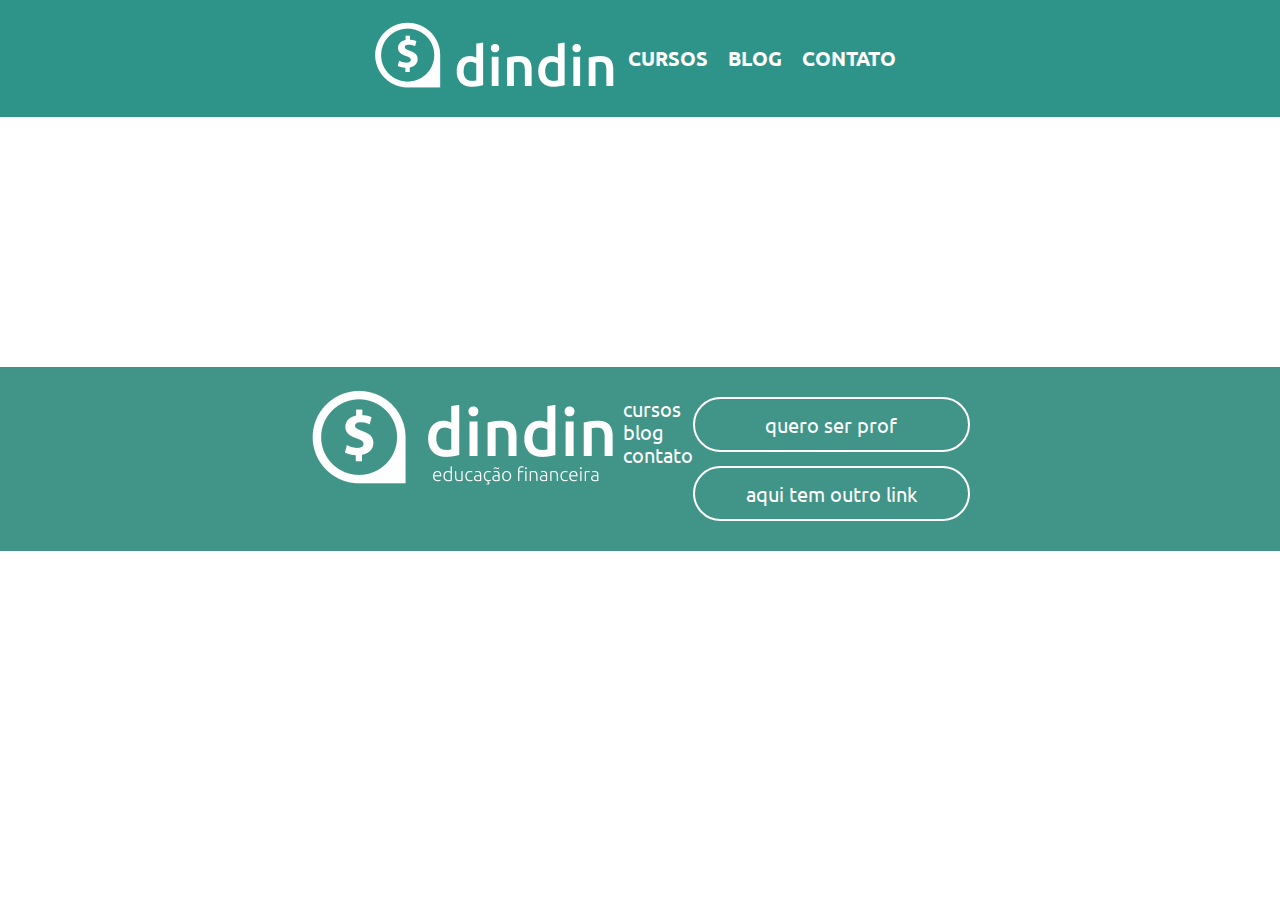
==== index.html @ 5af3d8a2 "atualização a header and footer" ====
<!DOCTYPE html>
<html lang="pt-BR">
<head>
    <meta charset="UTF-8">
    <meta http-equiv="X-UA-Compatible" content="IE=edge">
    <meta name="viewport" content="width=device-width, initial-scale=1.0">
    <title>Din Din - Educação Financeira</title>

    <link rel="stylesheet" href="CSS/normalize.css">
    <link rel="preconnect" href="https://fonts.googleapis.com">
    <link rel="preconnect" href="https://fonts.gstatic.com" crossorigin="">
    <link href="https://fonts.googleapis.com/css2?family=Ubuntu:wght@300;400;500;700&amp;display=swap" rel="stylesheet">

    <link rel="stylesheet" href="CSS/global.css">
    <link rel="stylesheet" href="CSS/index.css">


</head>

<body>
    <header>
        <div class="container">
            <h2>
                <a href="index.html">Din Din - Educação Financeira</a>
            </h2>

            <nav>
                <ul>
                    <li><a href="cursos.html">Cursos</a></li>
                    <li><a href="blog.html">Blog</a></li>
                    <li><a href="contato.html">Contato</a></li>
                </ul>
            </nav>
        </div>
    </header>

    <main>
        <div class="container">

        </div>
    </main>

    <footer>
        <div class="container">
            <h2><a href="index.html">Din Din - Educação Financeira</a></h2>
            <nav>
                <ul>
                    <li><a href="cursos.html">Cursos</a></li>
                    <li><a href="blog.html">Blog</a></li>
                    <li><a href="contato.html">Contato</a></li>
                </ul>
            </nav>
            <div>
                <ul class="links-anexos">
                    <li><a href="#">quero ser prof</a></li>
                    <li><a href="#">aqui tem outro link</a></li>
                </ul>
            </div>
        </div>    
    </footer>
    
</body>
</html>
---- CSS/global.css ----
body {
    font-family: 'Ubuntu', arial, sans-serif;
}

main {
    display: flex;
    justify-content: center;
}


header {
    background: #2E948A;
    display: flex;
    justify-content: center;
    
}
header h2 a {
    display: block;
    color: transparent;
    background: url('../Imagens/logo-header.png') 0 0 no-repeat;
    width: 244px;
    height: 77px;
}

header nav ul {
    display: flex;
    justify-content: center;
    align-items: center;
    align-content: center;
    height: 100%;
    margin: 0 0 20px;
    padding: 0;
}
header nav ul li {
    list-style: none;
}
header nav a {
    color: #FDFDFD;
    text-decoration: none;
    font-size: 20px;
    font-weight: 700;
    text-transform: uppercase;
    padding: 0 10px;
}
footer {
    background: #419488;
    display: flex;
    justify-content: center;
}
footer h2 a {
    display: block;
    color: transparent;
    background: url('../Imagens/logo-footer.png') 0 0 no-repeat;
    width: 312px;
    height: 102px;
}
footer ul {
    margin: 30px 0;
    padding: 0;
}
footer ul li {
    list-style: none;
}
footer a {
    color: #FDFDFD;
    text-decoration: none;
    font-size: 20px;
    font-weight: 400;
    text-transform: lowercase;
}
.links-anexos a {
    border: 2px solid white;
    border-radius: 62px;
    padding: 14px 51px;
    display: block;
    margin: 0 0 14px;
    text-align: center;
}
.container {
    max-width: 1440px;
    display: flex;
    justify-content: space-between;
    box-sizing: border-box;
    padding: 0 10px;
}
---- CSS/index.css ----
main {
    padding-top: 250px;
}
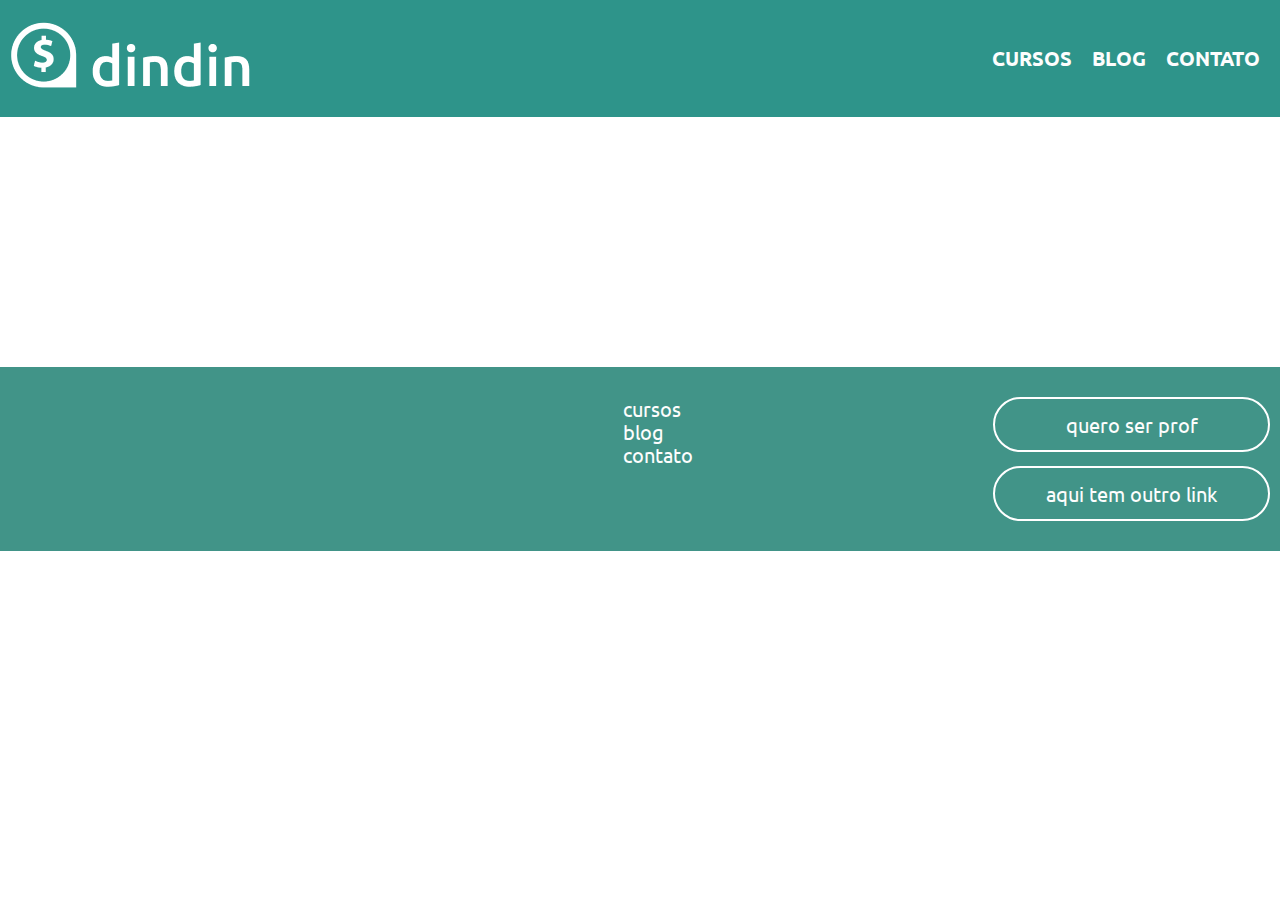
==== commit af840028: "adcionando página contato e atualizando global css e index html" ====
--- a/index.html
+++ b/index.html
@@ -42,7 +42,9 @@
 
     <footer>
         <div class="container">
-            <h2><a href="index.html">Din Din - Educação Financeira</a></h2>
+            <h2>
+                <a href="index.html">Din Din - Educação Financeira</a>
+            </h2>
             <nav>
                 <ul>
                     <li><a href="cursos.html">Cursos</a></li>
@@ -52,12 +54,9 @@
             </nav>
             <div>
                 <ul class="links-anexos">
-                    <li><a href="#">quero ser prof</a></li>
-                    <li><a href="#">aqui tem outro link</a></li>
+                    <li><a href="#">Quero ser prof</a></li>
+                    <li><a href="#">Aqui tem outro link</a></li>
                 </ul>
             </div>
-        </div>    
-    </footer>
-    
-</body>
-</html>+        </div>
+    </footer>--- a/CSS/global.css
+++ b/CSS/global.css
@@ -1,12 +1,11 @@
 body {
-    font-family: 'Ubuntu', arial, sans-serif;
+    font-family: 'Ubuntu', Arial, sans-serif;
 }
 
 main {
     display: flex;
     justify-content: center;
 }
-
 
 header {
     background: #2E948A;
@@ -21,7 +20,6 @@
     width: 244px;
     height: 77px;
 }
-
 header nav ul {
     display: flex;
     justify-content: center;
@@ -50,7 +48,7 @@
 footer h2 a {
     display: block;
     color: transparent;
-    background: url('../Imagens/logo-footer.png') 0 0 no-repeat;
+    background: url('../imagens/logo-footer.png') 0 0 no-repeat;
     width: 312px;
     height: 102px;
 }
@@ -77,9 +75,26 @@
     text-align: center;
 }
 .container {
-    max-width: 1440px;
+    width: 1440px;
     display: flex;
     justify-content: space-between;
     box-sizing: border-box;
     padding: 0 10px;
+}
+@media only screen and (max-width: 769px) {
+    .container {
+        width: 720px;
+    }
+    
+}
+@media only screen and (max-width: 481px) {
+    .container {
+        width: 460px;
+        flex-wrap: wrap;
+        flex-direction: column;
+        align-items: center;
+    }
+    header h2 {
+        margin: 10px 0;
+    }
 }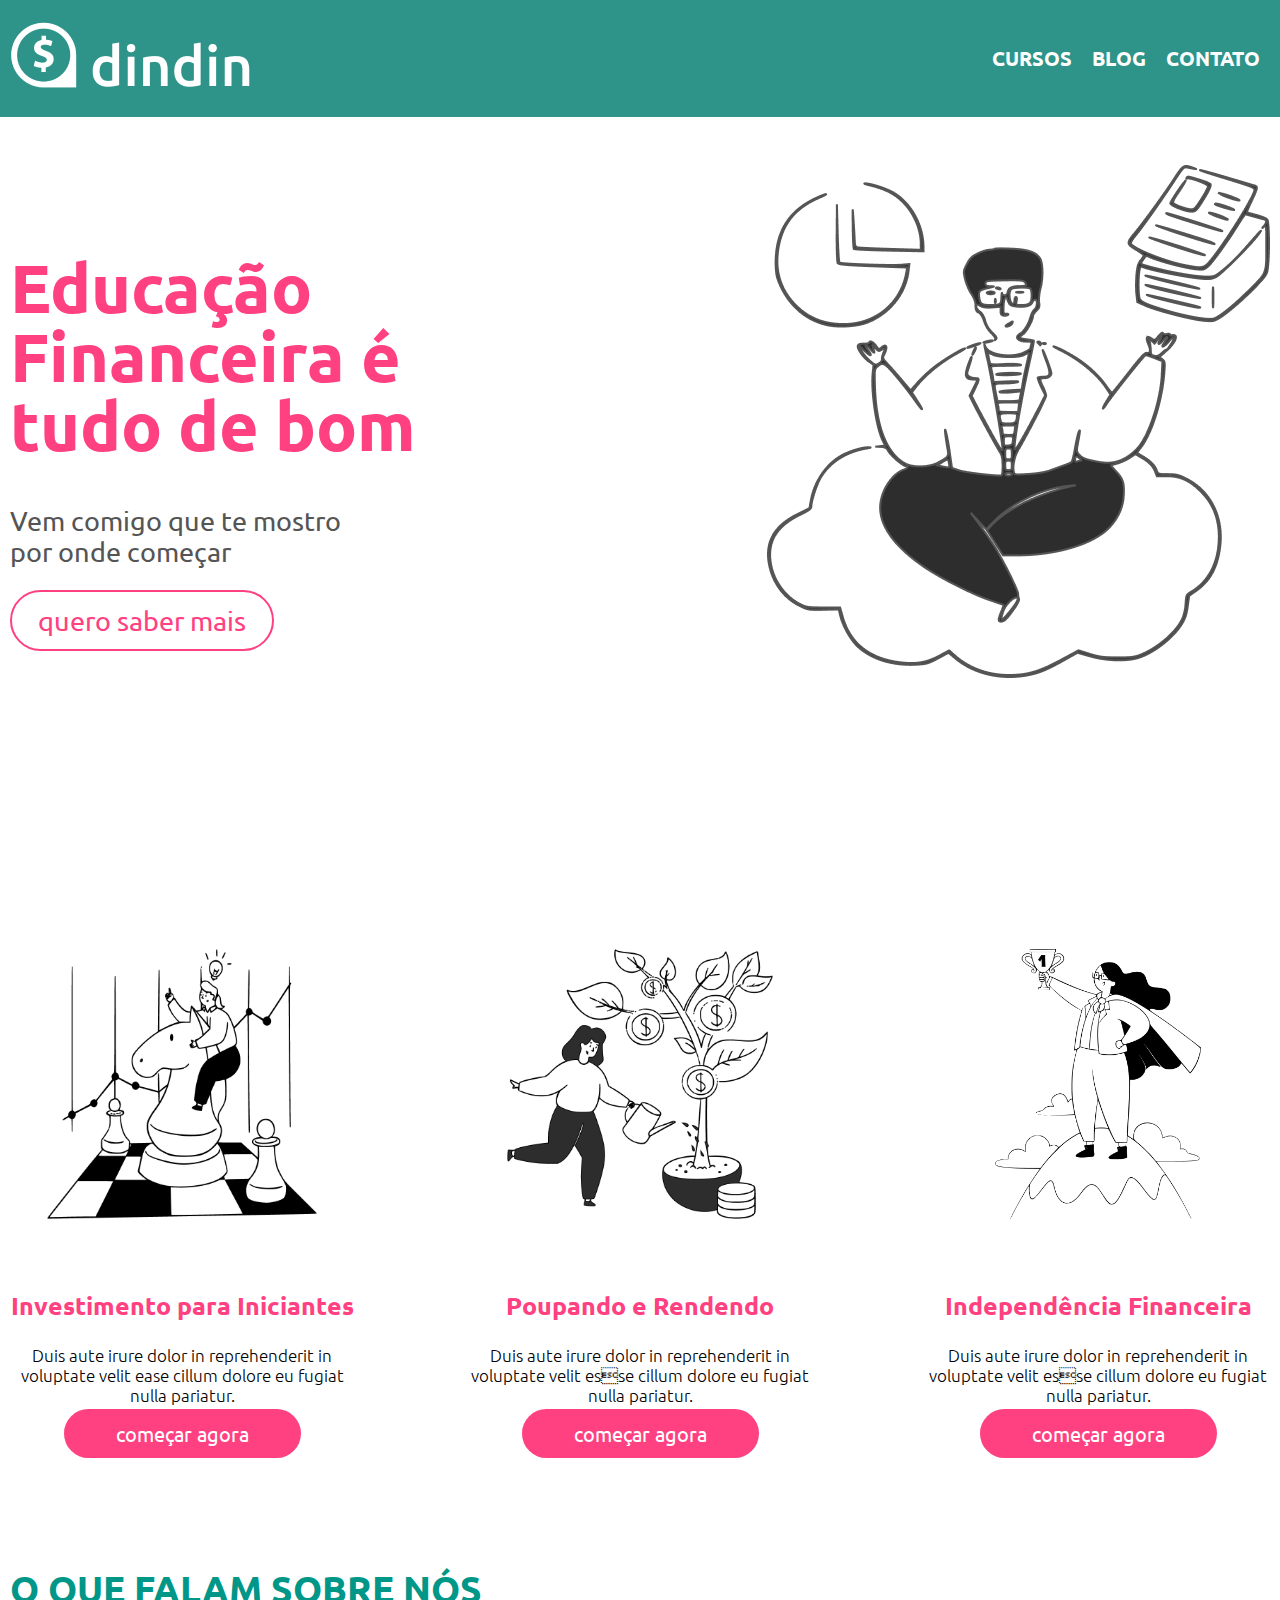
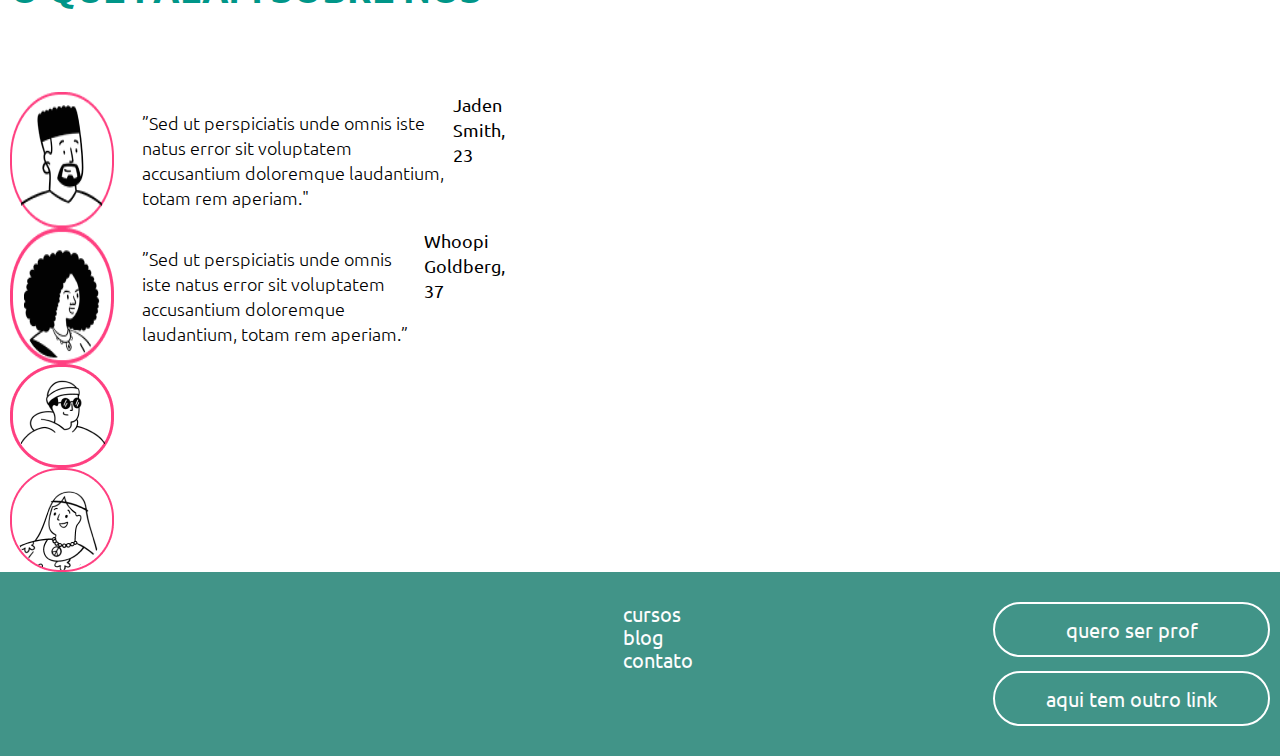
==== commit 901d1e49: "Atualização página Index" ====
--- a/index.html
+++ b/index.html
@@ -35,9 +35,86 @@
     </header>
 
     <main>
+
         <div class="container">
+            <section class="hero">
+                <h1>Educação Financeira é tudo de bom</h1>
+                <p>Vem comigo que te mostro por onde começar</p>
+                <a href="cursos.html">quero saber mais</a>
+        
+            </section>
+            <article class="lista-cursos">
+
+
+                <article class="curso">
+                    <img src="Imagens/ilustra-poupando.png" alt="Investimento para Iniciantes">
+                    <h3>Investimento para Iniciantes</h3>
+                    <p>Duis aute irure dolor in reprehenderit in voluptate velit ease cillum dolore eu fugiat nulla pariatur.
+                    </p>
+                    <a href="cursos.html">começar agora</a>
+                    
+                </article>
+
+                <article class="curso">
+                    <img src="Imagens/ilustra-investimento.png" alt="">
+                    <h3>Poupando e Rendendo</h3>
+                    <p>Duis aute irure dolor in reprehenderit in voluptate velit esse cillum dolore eu fugiat nulla pariatur.
+                    </p>
+                    <a href="cursos.html">começar agora</a>
+                    
+                </article>
+
+                <article class="curso">
+                    <img src="Imagens/ilustra-independencia.png" alt="">
+                    <h3>Independência Financeira</h3>
+                    <p>Duis aute irure dolor in reprehenderit in voluptate velit esse cillum dolore eu fugiat nulla pariatur.
+                    </p>
+                    <a href="cursos.html">começar agora</a>
+                    
+                </article>
+
+            </article>
+
+
+          <article class="lista-depoimentos">
+              <h2>O QUE FALAM SOBRE NÓS</h2>
+              <div>
+                <article class="depoimento">
+                    <img src="Imagens/icon-jaden.png" alt="">
+                        <p>”Sed ut perspiciatis unde omnis iste natus error sit voluptatem accusantium doloremque laudantium, totam rem aperiam."
+                        </p>
+                        <small> Jaden Smith, 23</small>
+
+                </article>
+            </div>
+
+            <div>
+              <article class="depoimento">
+                  <img src="Imagens/icon-whoopi.png" alt="">
+                      <p>”Sed ut perspiciatis unde omnis iste natus error sit voluptatem accusantium doloremque laudantium, totam rem aperiam.”
+                      </p>
+                      <small>Whoopi Goldberg, 37</small>
+                  
+              </article>
+            </div>
+
+            <div></div>
+              <article class="depoimento">
+                  <img src="Imagens/icon-wally.png" alt="">
+                      <p></p>
+                  
+              </article>
+              <article class="depoimento">
+                <img src="Imagens/icon-jane.png" alt="">
+                    <p></p>
+                
+            </article>
+
+          </article>
+        
 
         </div>
+
     </main>
 
     <footer>
--- a/CSS/index.css
+++ b/CSS/index.css
@@ -1,3 +1,129 @@
-main {
-    padding-top: 250px;
+main .container{
+    justify-content: space-around;
+    flex-flow: column;
+}
+
+.hero {
+    background: url(../Imagens/ilustra-banner.png) 100% 50% no-repeat;
+    padding: 90px 680px 90px 0;
+   
+}
+.hero h1 {
+    font-size: 68px;
+    font-weight: 700;
+    line-height: 69px;
+    width: 488px;
+    color: #FF4081;
+}
+.hero p{
+    font-weight: 400;
+    font-size: 27px;
+    line-height: 31px;
+    width: 360px;
+    color: #555555;
+    margin-bottom: 38px;
+}
+
+.hero a {
+    font-style: normal;
+    font-weight: 400;
+    font-size: 27px;
+    line-height: 31px;
+    color: #FF4081;
+    text-decoration: none;
+    padding: 12px 26px;
+    border-radius: 62px;
+    border: 2px solid #FF4081;
+    box-sizing: border-box;
+}
+
+.lista-cursos  {
+    display: flex;
+    justify-content: space-between;
+}
+
+.lista-cursos .curso {
+    width: 344px;
+    text-align: center;
+}
+
+
+.lista-cursos .curso img {
+    margin-top: 223px;
+    max-height: 270px;
+    margin-bottom: 45px;
+
+}
+
+.lista-cursos .curso h3 {
+
+    font-weight: 700;
+    font-size: 25px;
+    line-height: 29px;
+    color: #FF4081;
+}
+
+.lista-cursos .curso p {
+    font-weight: 300;
+    font-size: 17px;
+    line-height: 20px;
+    color: #000000;
+
+}
+
+.lista-cursos .curso a {
+    font-weight: 400;
+    font-size: 20px;
+    line-height: 23px;
+    color: #FFFFFF;
+    background: #FF4081;
+    border-radius: 62px;
+    text-decoration: none;
+    padding: 12px 52px;
+
+}
+
+.lista-depoimentos h2 {
+    margin-top: 119px;
+    font-style: normal;
+    font-weight: 700;
+    font-size: 37px;
+    line-height: 50px;
+    color: #009688;
+    margin-bottom: 78px;
+
+}
+.lista-depoimentos div {
+    display: flex;
+    flex-wrap: wrap;
+    justify-content: space-between;
+}
+
+.lista-depoimentos .depoimento {
+    width: 495px;
+    display: flex;
+
+}
+
+.lista-depoimentos .depoimento img {
+    float: left;
+    margin-right: 28px;
+
+}
+
+.lista-depoimentos .depoimento p {
+    font-size: 18px;
+    font-weight: 300;
+    line-height: 25px;
+    color: #000000;
+
+}
+
+.lista-depoimentos .depoimento small {
+    font-weight: 400;
+    font-size: 18px;
+    line-height: 25px;
+
+    color: #000000;
+
 }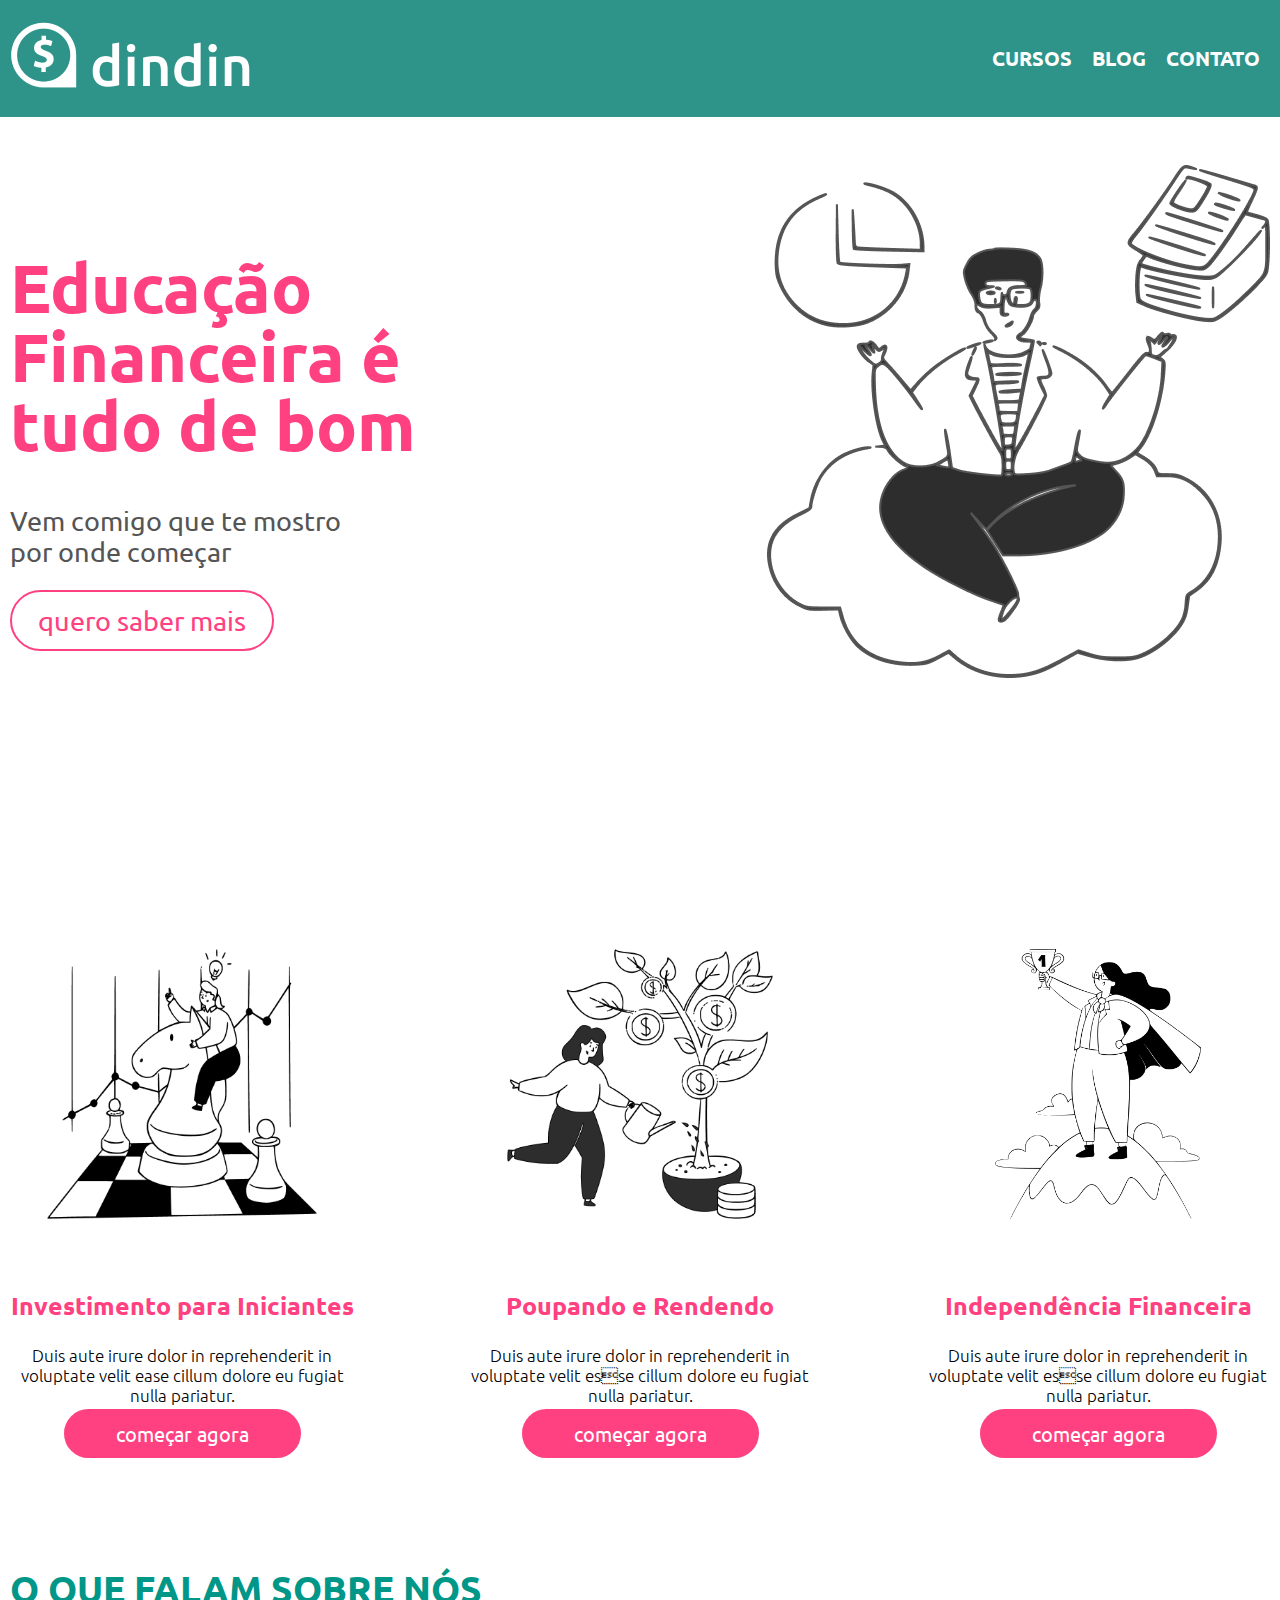
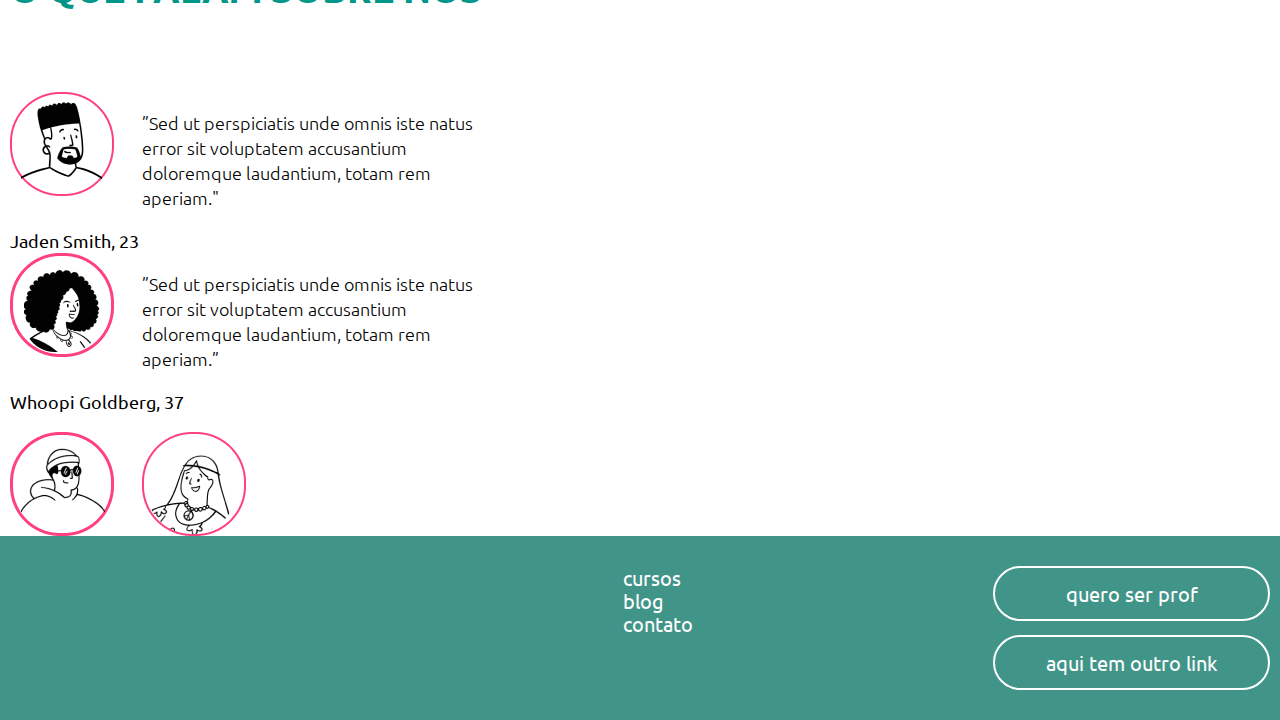
==== commit ac7429c0: "correção" ====
--- a/index.html
+++ b/index.html
@@ -4,7 +4,7 @@
     <meta charset="UTF-8">
     <meta http-equiv="X-UA-Compatible" content="IE=edge">
     <meta name="viewport" content="width=device-width, initial-scale=1.0">
-    <title>Din Din - Educação Financeira</title>
+    <title>DinDin - Educação Financeira</title>
 
     <link rel="stylesheet" href="CSS/normalize.css">
     <link rel="preconnect" href="https://fonts.googleapis.com">
--- a/CSS/global.css
+++ b/CSS/global.css
@@ -50,7 +50,7 @@
     color: transparent;
     background: url('../imagens/logo-footer.png') 0 0 no-repeat;
     width: 312px;
-    height: 102px;
+    height: 103px;
 }
 footer ul {
     margin: 30px 0;
--- a/CSS/index.css
+++ b/CSS/index.css
@@ -101,7 +101,7 @@
 
 .lista-depoimentos .depoimento {
     width: 495px;
-    display: flex;
+    
 
 }
 
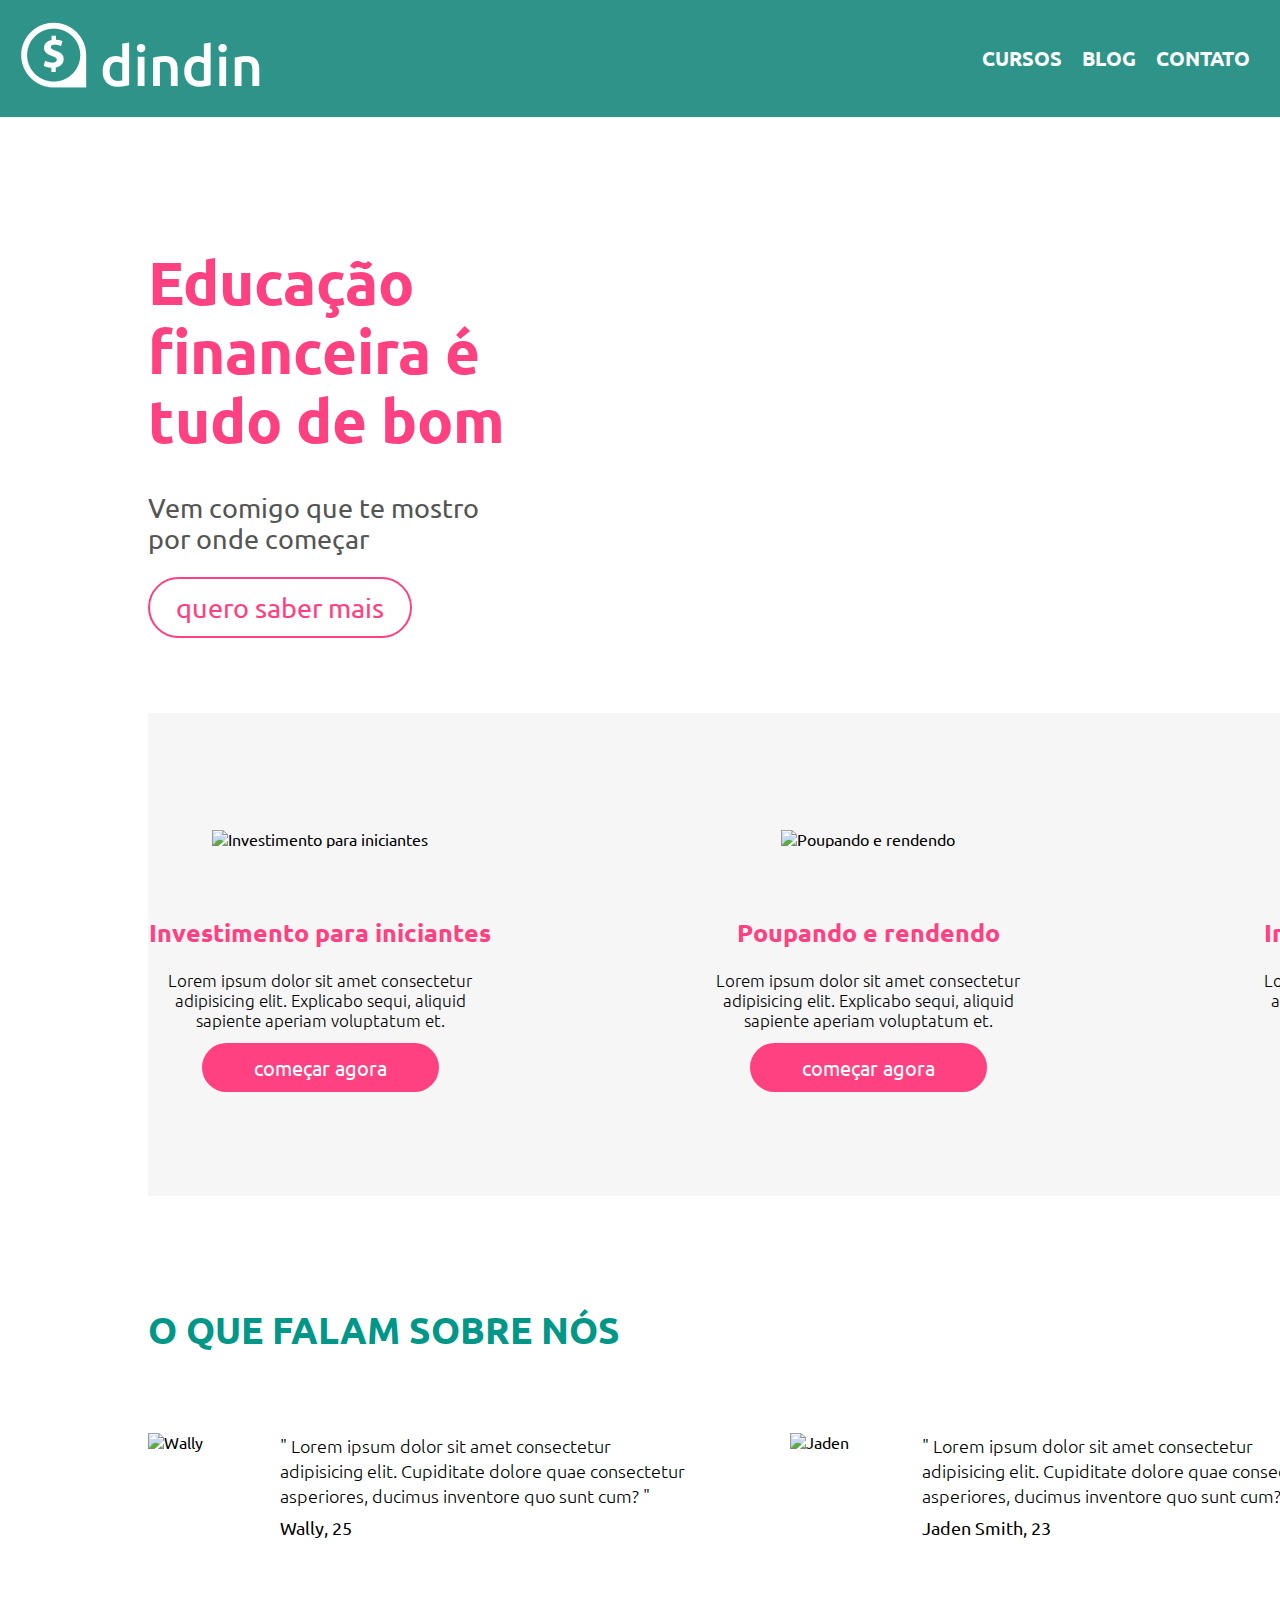
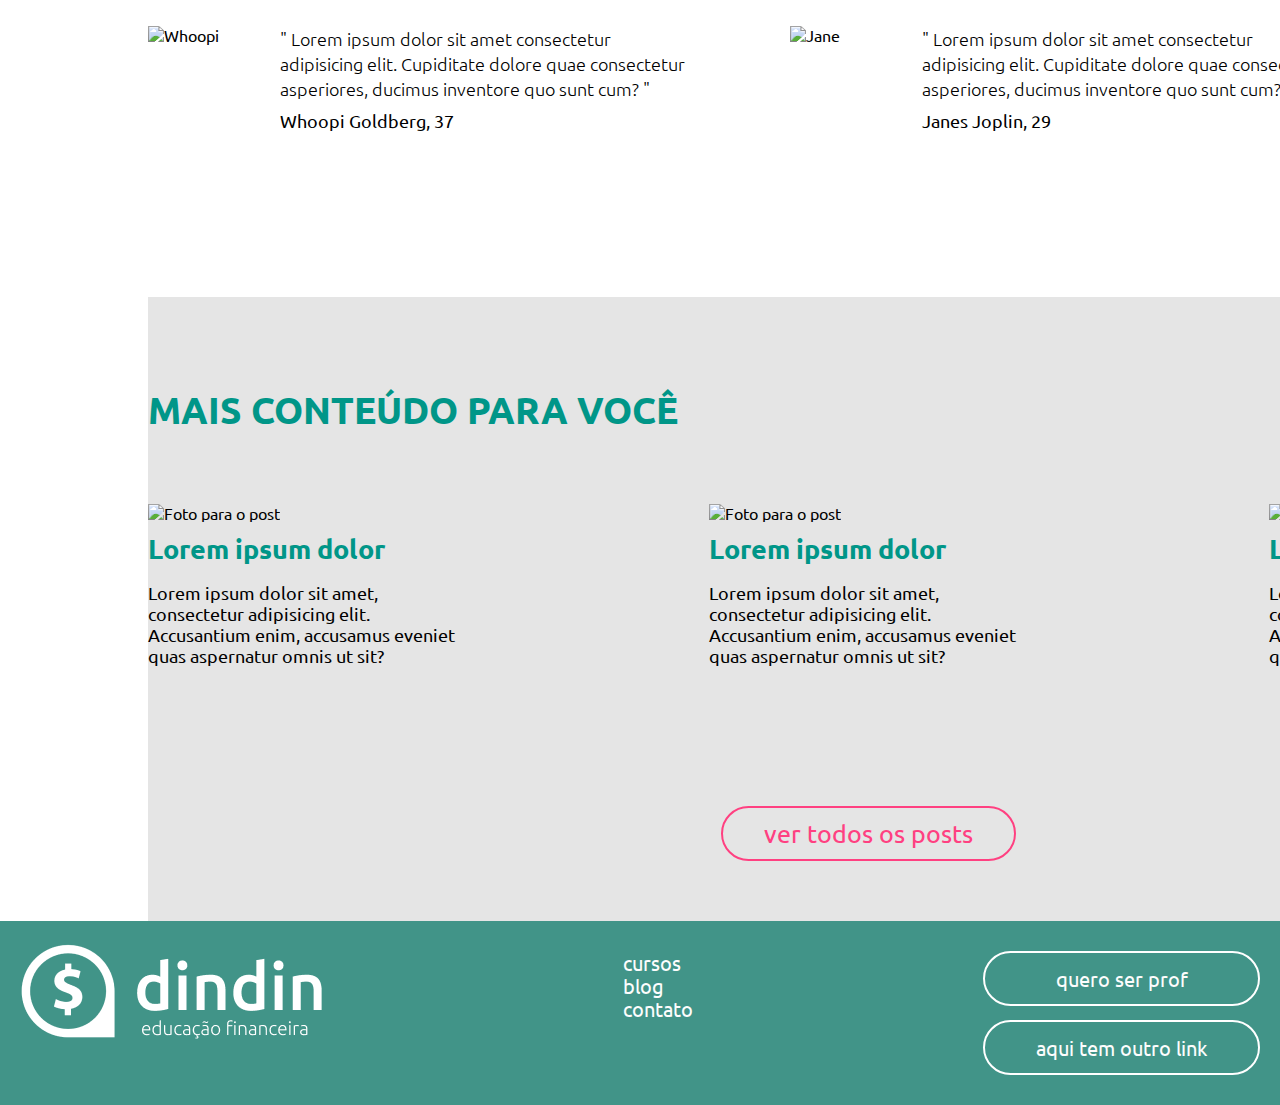
==== commit df833197: "o que deu pra fazer até 12:00" ====
--- a/index.html
+++ b/index.html
@@ -18,6 +18,7 @@
 </head>
 
 <body>
+
     <header>
         <div class="container">
             <h2>
@@ -31,89 +32,144 @@
                     <li><a href="contato.html">Contato</a></li>
                 </ul>
             </nav>
+
         </div>
     </header>
 
     <main>
 
         <div class="container">
+
             <section class="hero">
-                <h1>Educação Financeira é tudo de bom</h1>
+                <h1>Educação financeira é tudo de bom</h1>
                 <p>Vem comigo que te mostro por onde começar</p>
                 <a href="cursos.html">quero saber mais</a>
-        
             </section>
+
             <article class="lista-cursos">
 
-
                 <article class="curso">
-                    <img src="Imagens/ilustra-poupando.png" alt="Investimento para Iniciantes">
-                    <h3>Investimento para Iniciantes</h3>
-                    <p>Duis aute irure dolor in reprehenderit in voluptate velit ease cillum dolore eu fugiat nulla pariatur.
-                    </p>
-                    <a href="cursos.html">começar agora</a>
-                    
+                    <img src="imagens/ilustra-investimento.png" alt="Investimento para iniciantes">
+                    <h3>Investimento para iniciantes</h3>
+                    <p>Lorem ipsum dolor sit amet consectetur adipisicing elit. Explicabo sequi, aliquid sapiente
+                        aperiam voluptatum et.</p>
+                    <a href="curso.html">começar agora</a>
                 </article>
 
                 <article class="curso">
-                    <img src="Imagens/ilustra-investimento.png" alt="">
-                    <h3>Poupando e Rendendo</h3>
-                    <p>Duis aute irure dolor in reprehenderit in voluptate velit esse cillum dolore eu fugiat nulla pariatur.
-                    </p>
-                    <a href="cursos.html">começar agora</a>
-                    
+                    <img src="imagens/ilustra-poupando.png" alt="Poupando e rendendo">
+                    <h3>Poupando e rendendo</h3>
+                    <p>Lorem ipsum dolor sit amet consectetur adipisicing elit. Explicabo sequi, aliquid sapiente
+                        aperiam voluptatum et.</p>
+                    <a href="curso.html">começar agora</a>
                 </article>
 
                 <article class="curso">
-                    <img src="Imagens/ilustra-independencia.png" alt="">
-                    <h3>Independência Financeira</h3>
-                    <p>Duis aute irure dolor in reprehenderit in voluptate velit esse cillum dolore eu fugiat nulla pariatur.
-                    </p>
-                    <a href="cursos.html">começar agora</a>
-                    
+                    <img src="imagens/ilustra-independencia.png" alt="Independência financeira">
+                    <h3>Independência financeira</h3>
+                    <p>Lorem ipsum dolor sit amet consectetur adipisicing elit. Explicabo sequi, aliquid sapiente
+                        aperiam voluptatum et.</p>
+                    <a href="curso.html">começar agora</a>
                 </article>
 
             </article>
 
+            <article class="lista-depoimentos">
 
-          <article class="lista-depoimentos">
-              <h2>O QUE FALAM SOBRE NÓS</h2>
-              <div>
-                <article class="depoimento">
-                    <img src="Imagens/icon-jaden.png" alt="">
-                        <p>”Sed ut perspiciatis unde omnis iste natus error sit voluptatem accusantium doloremque laudantium, totam rem aperiam."
-                        </p>
-                        <small> Jaden Smith, 23</small>
+                <h2>O QUE FALAM SOBRE NÓS</h2>
 
-                </article>
-            </div>
+                <div>
+                    <article class="depoimento">
+                        <img width="104" height="104" src="assets/images/icon-wally.png" alt="Wally">
+                        <div>
+                            <p>
+                                Lorem ipsum dolor sit amet consectetur adipisicing elit. Cupiditate dolore quae
+                                consectetur asperiores, ducimus inventore quo sunt cum?
+                            </p>
+                            <small>Wally, 25</small>
+                        </div>
+                    </article>
 
-            <div>
-              <article class="depoimento">
-                  <img src="Imagens/icon-whoopi.png" alt="">
-                      <p>”Sed ut perspiciatis unde omnis iste natus error sit voluptatem accusantium doloremque laudantium, totam rem aperiam.”
-                      </p>
-                      <small>Whoopi Goldberg, 37</small>
-                  
-              </article>
-            </div>
+                    <article class="depoimento">
+                        <img width="104" height="104" src="imagens/icon-jaden.png" alt="Jaden">
+                        <div>
+                            <p>
+                                Lorem ipsum dolor sit amet consectetur adipisicing elit. Cupiditate dolore quae
+                                consectetur asperiores, ducimus inventore quo sunt cum?
+                            </p>
+                            <small>Jaden Smith, 23</small>
+                        </div>
+                    </article>
 
-            <div></div>
-              <article class="depoimento">
-                  <img src="Imagens/icon-wally.png" alt="">
-                      <p></p>
-                  
-              </article>
-              <article class="depoimento">
-                <img src="Imagens/icon-jane.png" alt="">
-                    <p></p>
-                
+                    <article class="depoimento">
+                        <img width="104" height="104" src="imagens/icon-whoopi.png" alt="Whoopi">
+                        <div>
+                            <p>
+                                Lorem ipsum dolor sit amet consectetur adipisicing elit. Cupiditate dolore quae
+                                consectetur asperiores, ducimus inventore quo sunt cum?
+                            </p>
+                            <small>Whoopi Goldberg, 37</small>
+                        </div>
+                    </article>
+
+                    <article class="depoimento">
+                        <img width="104" height="104" src="imagens/icon-jane.png" alt="Jane">
+                        <div>
+                            <p>
+                                Lorem ipsum dolor sit amet consectetur adipisicing elit. Cupiditate dolore quae
+                                consectetur asperiores, ducimus inventore quo sunt cum?
+                            </p>
+                            <small>Janes Joplin, 29</small>
+                        </div>
+                    </article>
+                </div>
+
             </article>
 
-          </article>
-        
+            <article class="lista-posts">
+
+                <h2>MAIS CONTEÚDO PARA VOCÊ</h2>
+
+                <div class="posts">
+                    <article class="post">
+                        <img width="319" height="193" src="https://picsum.photos/319/193" alt="Foto para o post">
+                        <h3>
+                            <a href="post.html">Lorem ipsum dolor</a>
+                        </h3>
+                        <p>
+                            Lorem ipsum dolor sit amet, consectetur adipisicing elit. Accusantium enim, accusamus eveniet quas aspernatur omnis ut sit?
+                        </p>
+                    </article>
+
+                    <article class="post">
+                        <img width="319" height="193" src="https://picsum.photos/319/193" alt="Foto para o post">
+                        <h3>
+                            <a href="post.html">Lorem ipsum dolor</a>
+                        </h3>
+                        <p>
+                            Lorem ipsum dolor sit amet, consectetur adipisicing elit. Accusantium enim, accusamus eveniet quas aspernatur omnis ut sit?
+                        </p>
+                    </article>
+
+                    <article class="post">
+                        <img width="319" height="193" src="https://picsum.photos/319/193" alt="Foto para o post">
+                        <h3>
+                            <a href="post.html">Lorem ipsum dolor</a>
+                        </h3>
+                        <p>
+                            Lorem ipsum dolor sit amet, consectetur adipisicing elit. Accusantium enim, accusamus eveniet quas aspernatur omnis ut sit?
+                        </p>
+                    </article>
+                </div>
+
+                <div class="link-blog">
+                    <a href="blog.html">ver todos os posts</a>
+                </div>
+
+            </article>
 
         </div>
+
 
     </main>
 
@@ -136,4 +192,8 @@
                 </ul>
             </div>
         </div>
-    </footer>+    </footer>
+
+</body>
+
+</html>--- a/CSS/global.css
+++ b/CSS/global.css
@@ -1,10 +1,5 @@
 body {
     font-family: 'Ubuntu', Arial, sans-serif;
-}
-
-main {
-    display: flex;
-    justify-content: center;
 }
 
 header {
@@ -13,6 +8,7 @@
     justify-content: center;
     
 }
+
 header h2 a {
     display: block;
     color: transparent;
@@ -20,6 +16,7 @@
     width: 244px;
     height: 77px;
 }
+
 header nav ul {
     display: flex;
     justify-content: center;
@@ -29,9 +26,11 @@
     margin: 0 0 20px;
     padding: 0;
 }
+
 header nav ul li {
     list-style: none;
 }
+
 header nav a {
     color: #FDFDFD;
     text-decoration: none;
@@ -40,25 +39,30 @@
     text-transform: uppercase;
     padding: 0 10px;
 }
+
 footer {
     background: #419488;
     display: flex;
     justify-content: center;
 }
+
 footer h2 a {
     display: block;
     color: transparent;
-    background: url('../imagens/logo-footer.png') 0 0 no-repeat;
+    background: url('../Imagens/logo-footer.png') 0 0 no-repeat;
     width: 312px;
-    height: 103px;
+    height: 102px;
 }
+
 footer ul {
     margin: 30px 0;
     padding: 0;
 }
+
 footer ul li {
     list-style: none;
 }
+
 footer a {
     color: #FDFDFD;
     text-decoration: none;
@@ -66,6 +70,7 @@
     font-weight: 400;
     text-transform: lowercase;
 }
+
 .links-anexos a {
     border: 2px solid white;
     border-radius: 62px;
@@ -74,26 +79,32 @@
     margin: 0 0 14px;
     text-align: center;
 }
+
 .container {
     width: 1440px;
     display: flex;
     justify-content: space-between;
-    box-sizing: border-box;
-    padding: 0 10px;
+    box-sizing: content-box;
+    padding: 0 20px;
 }
+
 @media only screen and (max-width: 769px) {
+
     .container {
         width: 720px;
     }
     
 }
+
 @media only screen and (max-width: 481px) {
+
     .container {
         width: 460px;
         flex-wrap: wrap;
         flex-direction: column;
         align-items: center;
     }
+
     header h2 {
         margin: 10px 0;
     }
--- a/CSS/index.css
+++ b/CSS/index.css
@@ -1,45 +1,51 @@
-main .container{
+main { padding-left: 10%; }
+
+main .container {
     justify-content: space-around;
     flex-flow: column;
 }
 
 .hero {
-    background: url(../Imagens/ilustra-banner.png) 100% 50% no-repeat;
+    background: url('../images/ilustra-banner.png') 90% 50% no-repeat;
     padding: 90px 680px 90px 0;
-   
-}
+}
+
 .hero h1 {
-    font-size: 68px;
-    font-weight: 700;
+    color: #FF4081;
+    font-size: 60px;
     line-height: 69px;
-    width: 488px;
-    color: #FF4081;
-}
-.hero p{
-    font-weight: 400;
+    font-weight: 700;
+    width: 360px;
+    margin-bottom: 38px;
+}
+
+.hero p {
+    color: #555555;
     font-size: 27px;
     line-height: 31px;
+    font-weight: 400;
     width: 360px;
-    color: #555555;
     margin-bottom: 38px;
 }
 
 .hero a {
+    color: #FF4081;
     font-style: normal;
     font-weight: 400;
     font-size: 27px;
     line-height: 31px;
-    color: #FF4081;
     text-decoration: none;
     padding: 12px 26px;
     border-radius: 62px;
     border: 2px solid #FF4081;
-    box-sizing: border-box;
-}
-
-.lista-cursos  {
+}
+
+
+.lista-cursos {
     display: flex;
     justify-content: space-between;
+    background: #F6F6F6;
+    padding: 117px 0;
 }
 
 .lista-cursos .curso {
@@ -47,68 +53,70 @@
     text-align: center;
 }
 
-
 .lista-cursos .curso img {
-    margin-top: 223px;
     max-height: 270px;
     margin-bottom: 45px;
-
 }
 
 .lista-cursos .curso h3 {
-
-    font-weight: 700;
     font-size: 25px;
+    font-weight: 700;
     line-height: 29px;
     color: #FF4081;
+    margin-bottom: 23px;
 }
 
 .lista-cursos .curso p {
+    font-size: 17px;
     font-weight: 300;
-    font-size: 17px;
     line-height: 20px;
     color: #000000;
-
+    margin-bottom: 26px;
 }
 
 .lista-cursos .curso a {
-    font-weight: 400;
     font-size: 20px;
+    font-weight: 400;
     line-height: 23px;
-    color: #FFFFFF;
+    color: white;
     background: #FF4081;
+    border: none;
     border-radius: 62px;
+    padding: 12px 52px;
     text-decoration: none;
-    padding: 12px 52px;
-
+}
+
+.lista-depoimentos {
+    padding: 78px 0;
 }
 
 .lista-depoimentos h2 {
-    margin-top: 119px;
-    font-style: normal;
-    font-weight: 700;
+    color: #009688;
     font-size: 37px;
+    font-weight: 700;
     line-height: 50px;
-    color: #009688;
     margin-bottom: 78px;
-
-}
-.lista-depoimentos div {
+}
+
+.lista-depoimentos > div {
     display: flex;
     flex-wrap: wrap;
-    justify-content: space-between;
+    justify-content: flex-start;
+    column-gap: 100px;
 }
 
 .lista-depoimentos .depoimento {
-    width: 495px;
-    
-
+    display: flex;
+    margin-bottom: 86px;
 }
 
 .lista-depoimentos .depoimento img {
-    float: left;
     margin-right: 28px;
-
+}
+
+.lista-depoimentos .depoimento p::before,
+.lista-depoimentos .depoimento p::after {
+    content: '"';
 }
 
 .lista-depoimentos .depoimento p {
@@ -116,14 +124,204 @@
     font-weight: 300;
     line-height: 25px;
     color: #000000;
-
+    margin: 0 0 7px;
+    width: 410px;
 }
 
 .lista-depoimentos .depoimento small {
-    font-weight: 400;
     font-size: 18px;
+    font-weight: 400;
     line-height: 25px;
-
+    display: block;
     color: #000000;
+}
+
+.lista-posts {
+    background: #E5E5E5;
+    display: flex;
+    flex-flow: column;
+}
+
+.lista-posts h2 {
+    color: #009688;
+    font-size: 37px;
+    font-weight: 700;
+    line-height: 43px;
+    margin: 91px 0 73px;
+}
+
+.lista-posts .posts {
+    display: flex;
+    justify-content: space-between;
+    margin: 0 0 135px;
+}
+
+.lista-posts .post img {
+    max-height: 193px;
+    margin: 0 0 11px;
+}
+
+.lista-posts .post h3 {
+    margin: 0;
+}
+
+.lista-posts .post h3 a {
+    text-decoration: none;
+    color: #009688;
+    font-size: 27px;
+    font-weight: 700;
+    line-height: 31px;
+}
+
+.lista-posts .post p {
+    color: #000000;
+    font-size: 18px;
+    font-weight: 400;
+    line-height: 21px;
+    max-width: 319px;
+}
+
+.lista-posts .link-blog {
+    text-align: center;
+    margin: 0 0 73px;
+}
+
+.lista-posts .link-blog a {
+    color: #FF4081;
+    font-size: 25px;
+    font-weight: 400;
+    line-height: 29px;
+    border: 2px solid #FF4081;
+    border-radius: 62px;
+    padding: 10px 41px;
+    text-decoration: none;
+}
+
+@media only screen and (max-width: 769px) {
+
+    main { 
+        text-align: center;
+        padding-left: 0;
+        margin: 0;
+        
+    }
+
+    .hero {
+        background-image: none;
+        padding: 5% 0 5% 0;
+        margin: 8% 0 8% 25%;
+    }
+
+    .hero a {
+        margin: 5% 0 5% -35%;
+
+    }
+
+    .hero p { padding-bottom: 5%;
+        margin: 8% 0 8% 0%; }
+
+
+    .lista-cursos {
+        display: block;
+        margin: 8% 0 8% 25%;
+
+    }
+
+    .lista-cursos .curso {
+        width: 400px;
+        text-align: center;
+    }
+
+    .lista-depoimentos {
+        display: block;
+        margin: 0% 0 0% 15%;
+    }
+
+    .lista-depoimentos h2, p {
+        padding: 5% 5% 5% 0%;
+    }
+
+    .lista-posts {
+        display: block;
+        margin: 8% 0 8% 25%;
+        width: 600px;
+     
+    }
+
+    .lista-posts h2 p {
+        padding: 5% 5% 5% 5%;
+    }
+
+
+@media only screen and (max-width: 481px) {
+    
+    main { 
+        text-align: center;
+        padding-left: 0;
+    }
+
+    .hero {
+        background-image: none;
+        padding: 5% 0px 5% 0px;
+
+    }
+    
+    .lista-cursos {
+            display: block;
+        }
+    
+    article .curso img {
+            display: none;    
+    
+        }
+        
+    }
+
+
+    .hero a {
+        padding: 2% 0px 2% 0px;
+    }
+
+    .lista-cursos {
+        display: block;
+    }
+
+    article .curso img {
+        display: none;    
+
+    }
+
+    article .curso p, h3, a {
+        padding: 5% 0 5% 0;
+    }
+
+    div .posts {
+        display: table-column;
+    }
+
+    .lista-depoimentos .depoimento p {
+    
+        display: block;
+        width: 310px;
+        padding: 5% 0 5% 0;
+    }
+
+    .lista-posts {
+        width: 400px;
+        text-align: center;
+    }
+
+
+  .lista-posts .posts {
+        display: block;
+}
+
+.lista-posts .posts p {
+    margin: 10%;
+}
+
+   .lista-posts .post img {
+        display: none;
+    }
 
 }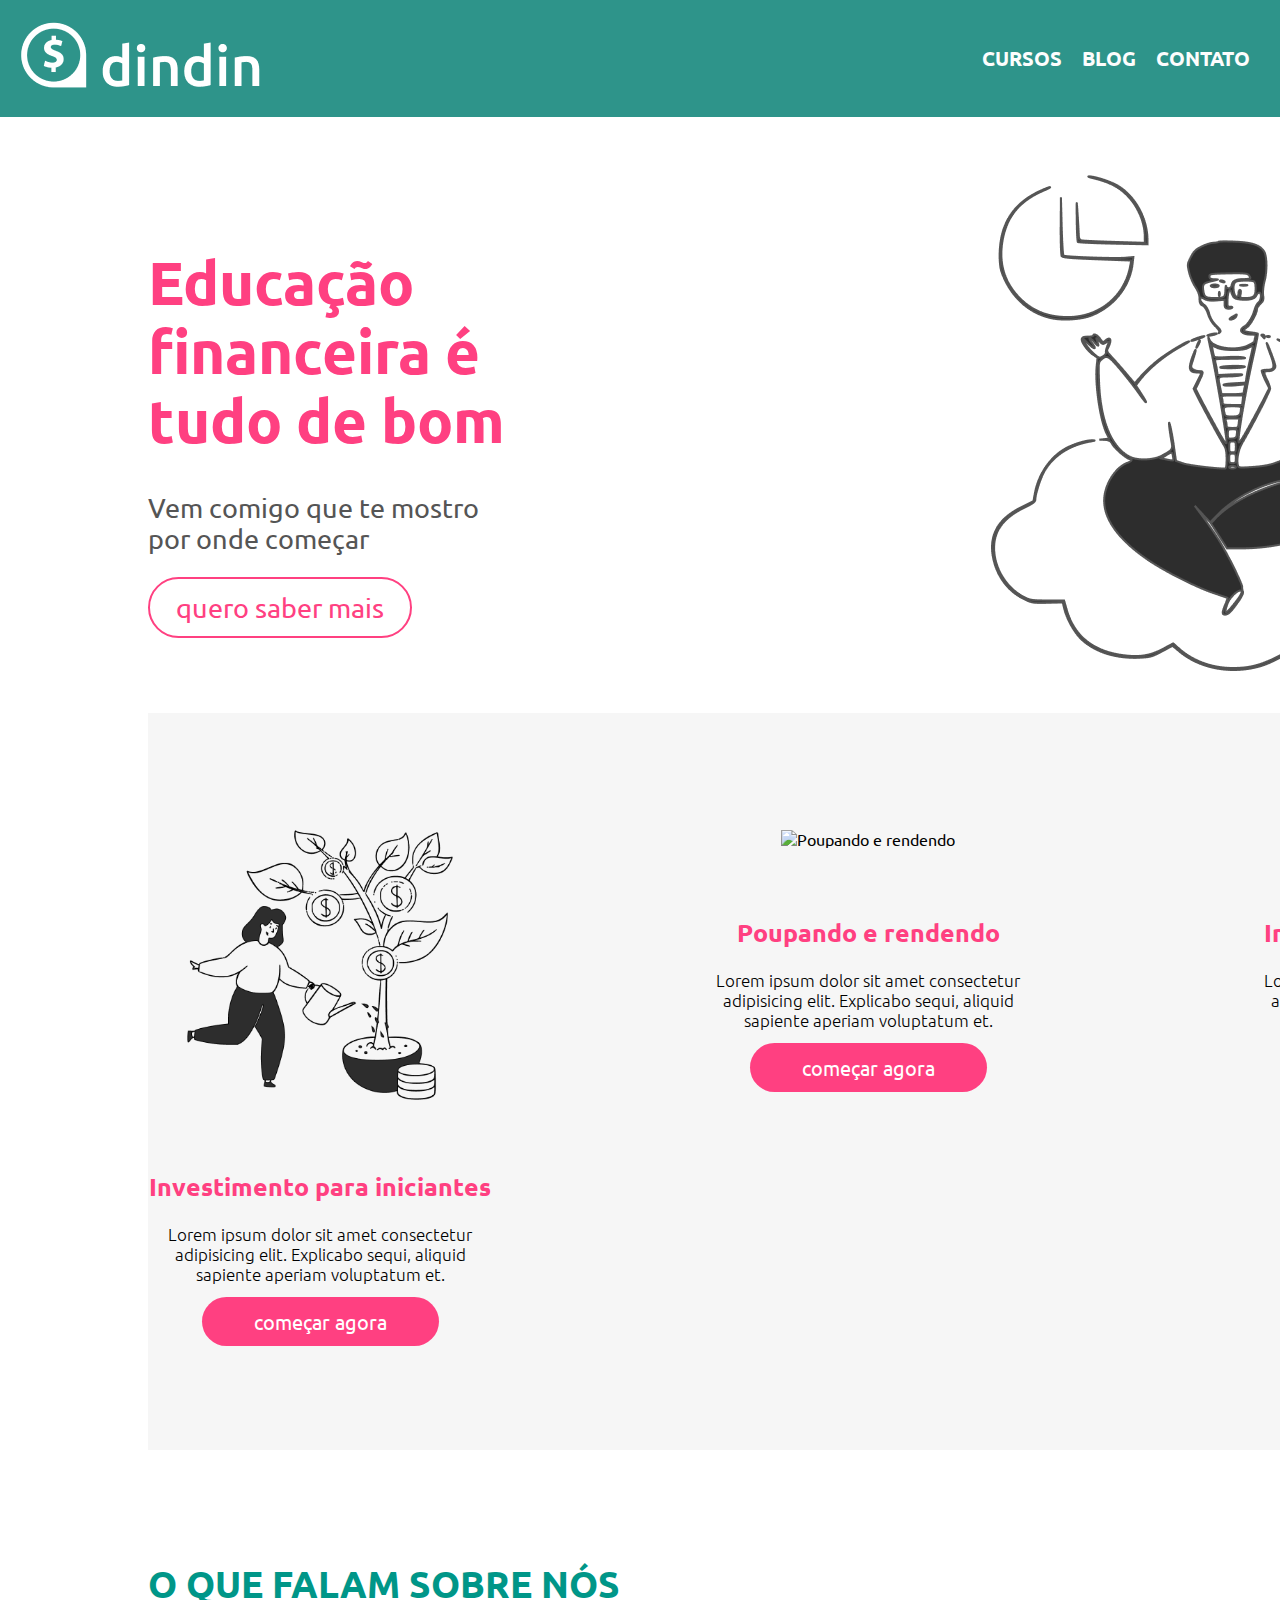
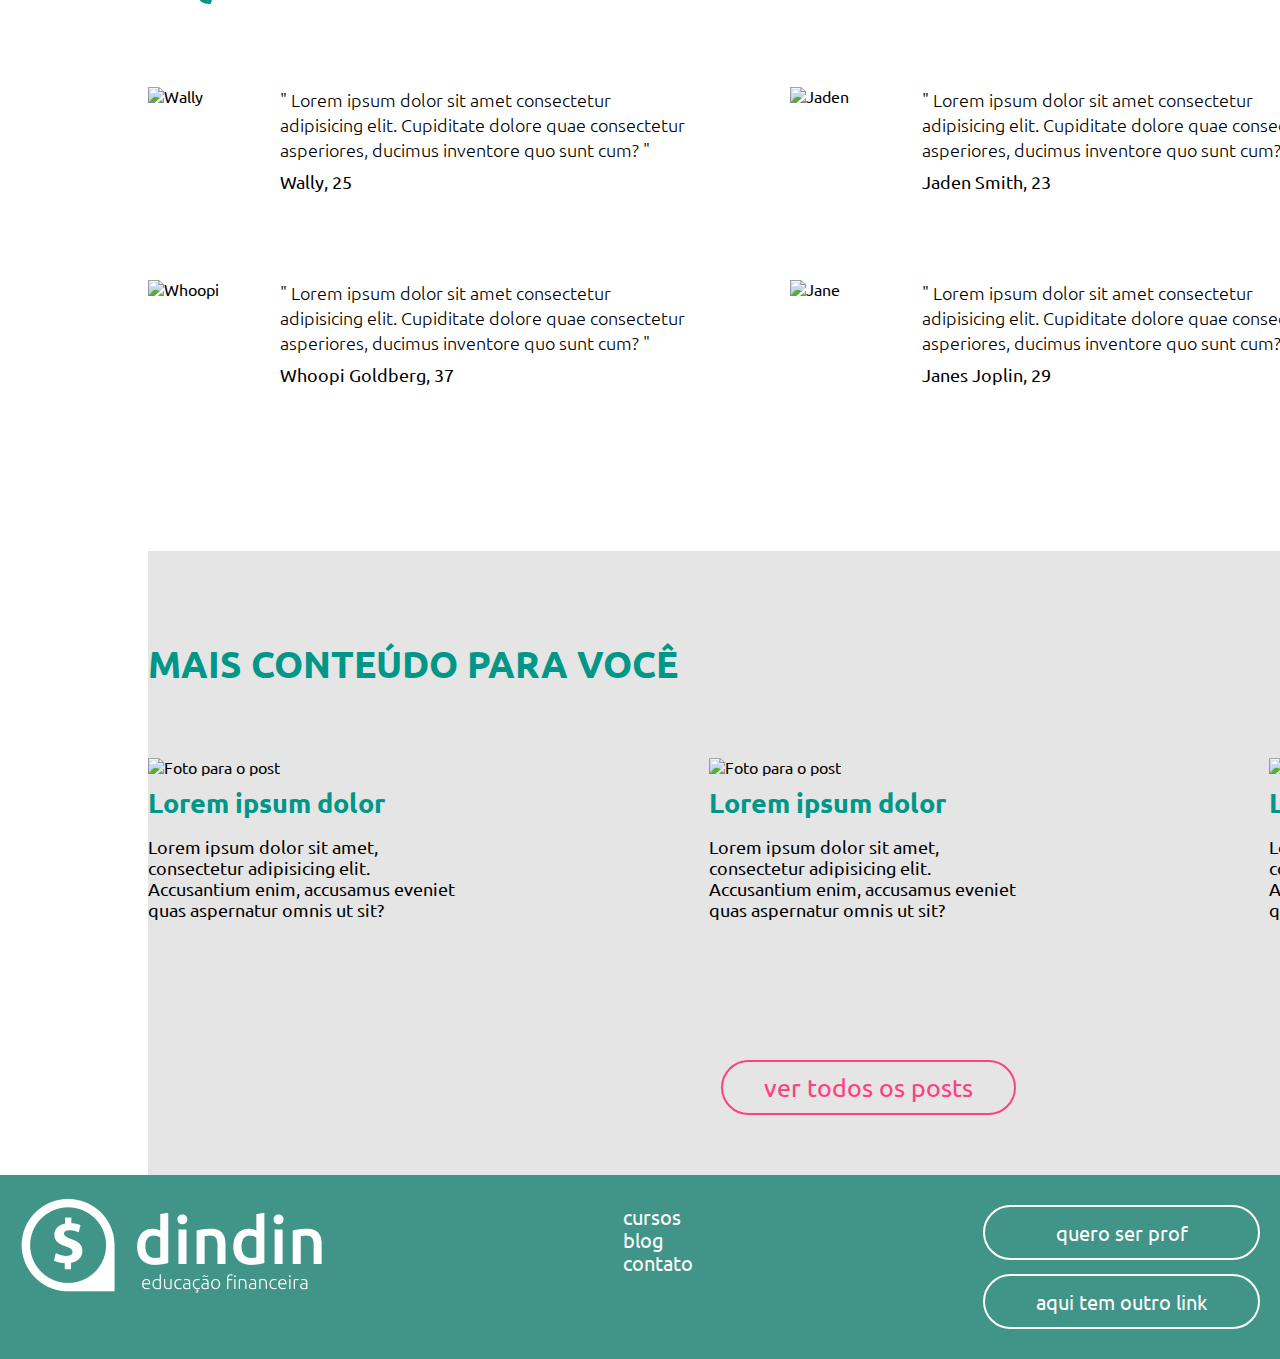
==== commit 12cced49: "mudança caminhos relativo" ====
--- a/index.html
+++ b/index.html
@@ -49,7 +49,7 @@
             <article class="lista-cursos">
 
                 <article class="curso">
-                    <img src="imagens/ilustra-investimento.png" alt="Investimento para iniciantes">
+                    <img src="./Imagens/ilustra-investimento.png" alt="Investimento para iniciantes">
                     <h3>Investimento para iniciantes</h3>
                     <p>Lorem ipsum dolor sit amet consectetur adipisicing elit. Explicabo sequi, aliquid sapiente
                         aperiam voluptatum et.</p>
@@ -80,7 +80,7 @@
 
                 <div>
                     <article class="depoimento">
-                        <img width="104" height="104" src="assets/images/icon-wally.png" alt="Wally">
+                        <img width="104" height="104" src="imagens/icon-wally.png" alt="Wally">
                         <div>
                             <p>
                                 Lorem ipsum dolor sit amet consectetur adipisicing elit. Cupiditate dolore quae
--- a/CSS/index.css
+++ b/CSS/index.css
@@ -6,7 +6,7 @@
 }
 
 .hero {
-    background: url('../images/ilustra-banner.png') 90% 50% no-repeat;
+    background: url('../Imagens/ilustra-banner.png') 90% 50% no-repeat;
     padding: 90px 680px 90px 0;
 }
 
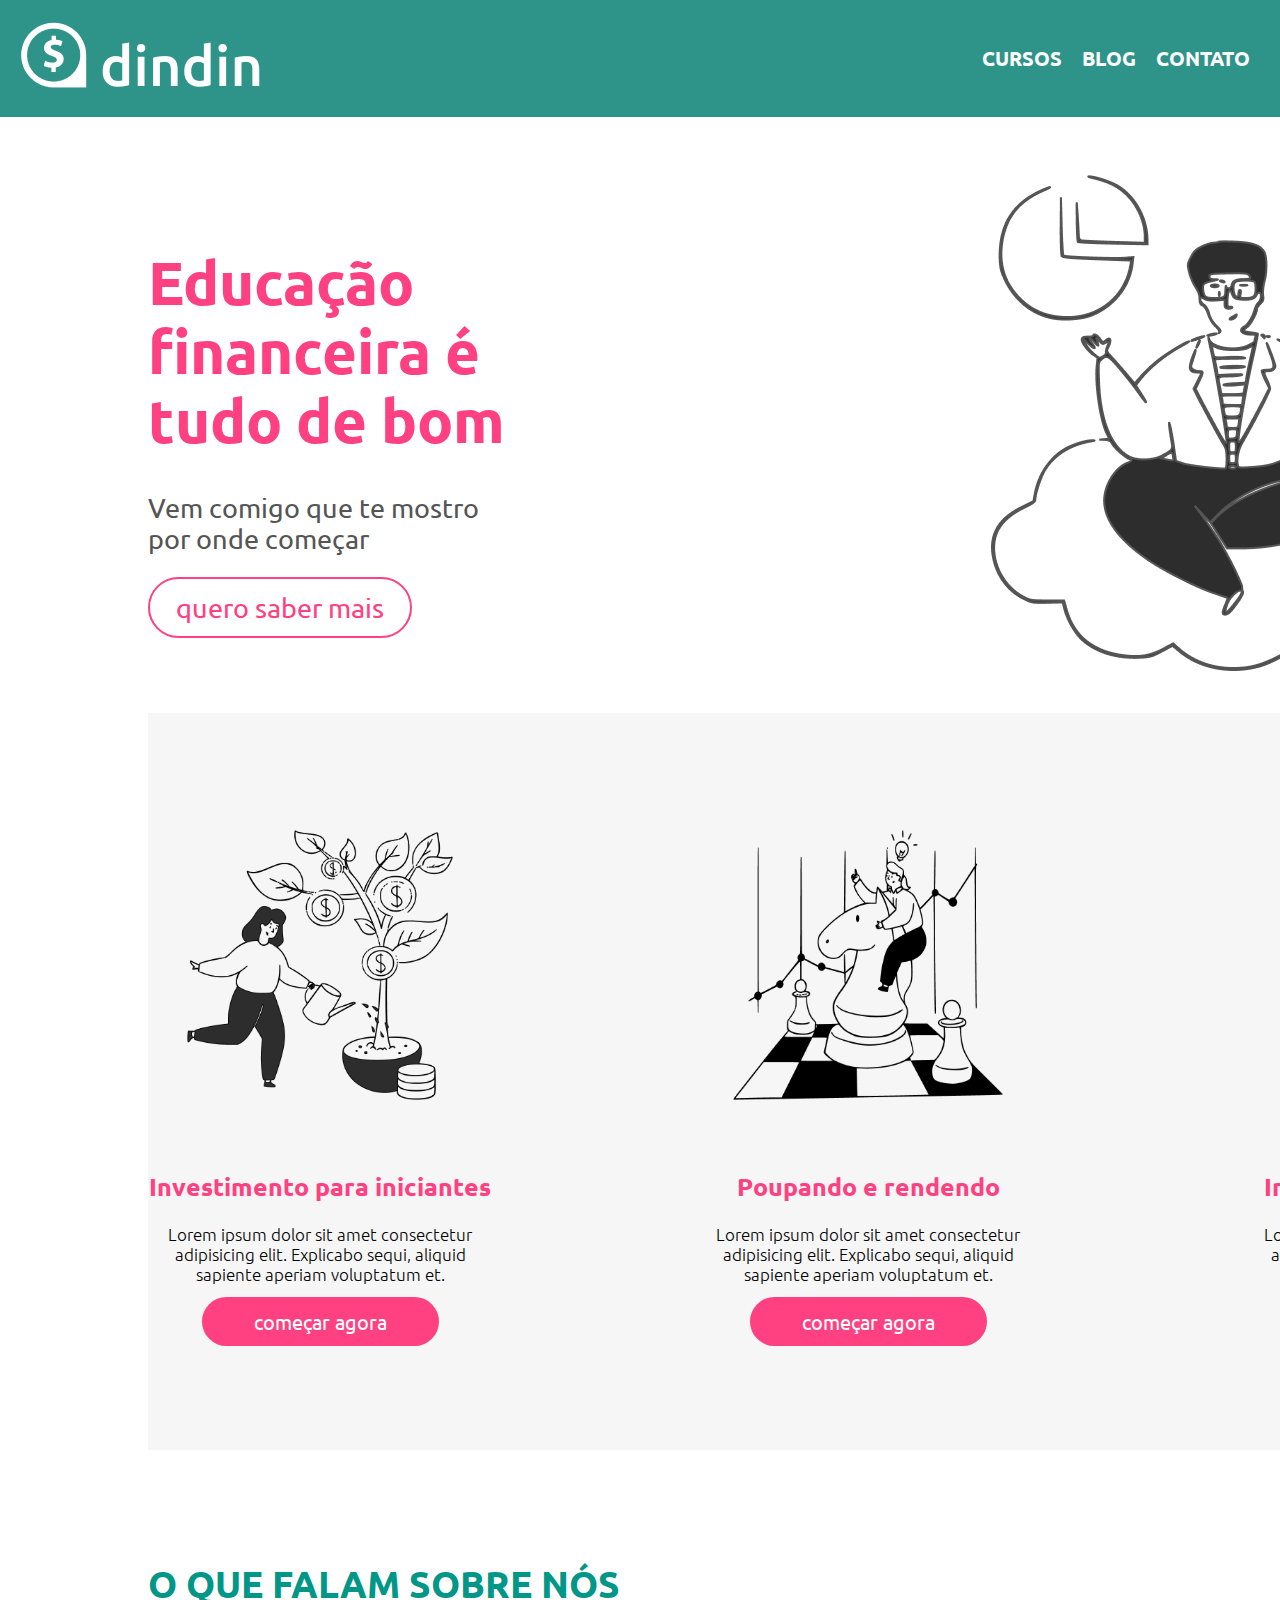
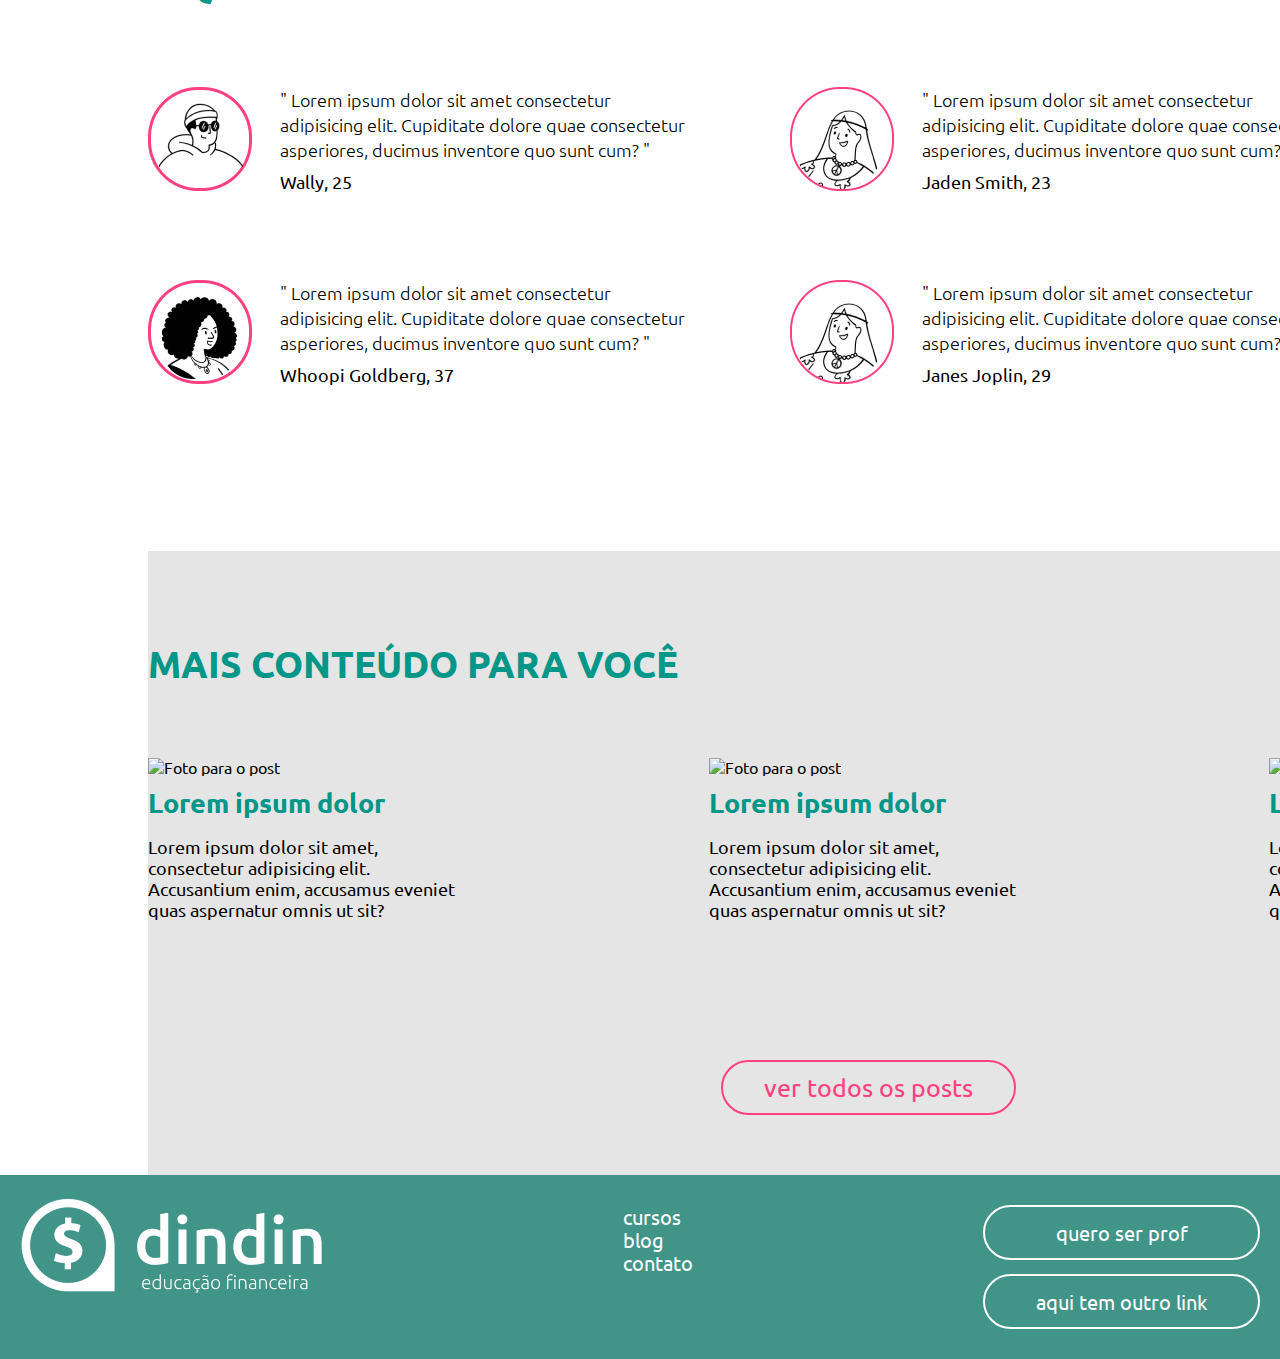
==== commit ff36482e: "mudanças a caminho relativo" ====
--- a/index.html
+++ b/index.html
@@ -57,7 +57,7 @@
                 </article>
 
                 <article class="curso">
-                    <img src="imagens/ilustra-poupando.png" alt="Poupando e rendendo">
+                    <img src="./Imagens/ilustra-poupando.png" alt="Poupando e rendendo">
                     <h3>Poupando e rendendo</h3>
                     <p>Lorem ipsum dolor sit amet consectetur adipisicing elit. Explicabo sequi, aliquid sapiente
                         aperiam voluptatum et.</p>
@@ -65,7 +65,7 @@
                 </article>
 
                 <article class="curso">
-                    <img src="imagens/ilustra-independencia.png" alt="Independência financeira">
+                    <img src="./Imagens/ilustra-independencia.png" alt="Independência financeira">
                     <h3>Independência financeira</h3>
                     <p>Lorem ipsum dolor sit amet consectetur adipisicing elit. Explicabo sequi, aliquid sapiente
                         aperiam voluptatum et.</p>
@@ -80,7 +80,7 @@
 
                 <div>
                     <article class="depoimento">
-                        <img width="104" height="104" src="imagens/icon-wally.png" alt="Wally">
+                        <img width="104" height="104" src="./Imagens/icon-wally.png" alt="Wally">
                         <div>
                             <p>
                                 Lorem ipsum dolor sit amet consectetur adipisicing elit. Cupiditate dolore quae
@@ -91,7 +91,7 @@
                     </article>
 
                     <article class="depoimento">
-                        <img width="104" height="104" src="imagens/icon-jaden.png" alt="Jaden">
+                        <img width="104" height="104" src="./Imagens/icon-jane.png" alt="Jaden">
                         <div>
                             <p>
                                 Lorem ipsum dolor sit amet consectetur adipisicing elit. Cupiditate dolore quae
@@ -102,7 +102,7 @@
                     </article>
 
                     <article class="depoimento">
-                        <img width="104" height="104" src="imagens/icon-whoopi.png" alt="Whoopi">
+                        <img width="104" height="104" src="./Imagens/icon-whoopi.png" alt="Whoopi">
                         <div>
                             <p>
                                 Lorem ipsum dolor sit amet consectetur adipisicing elit. Cupiditate dolore quae
@@ -113,7 +113,7 @@
                     </article>
 
                     <article class="depoimento">
-                        <img width="104" height="104" src="imagens/icon-jane.png" alt="Jane">
+                        <img width="104" height="104" src="./Imagens/icon-jane.png" alt="Jane">
                         <div>
                             <p>
                                 Lorem ipsum dolor sit amet consectetur adipisicing elit. Cupiditate dolore quae
